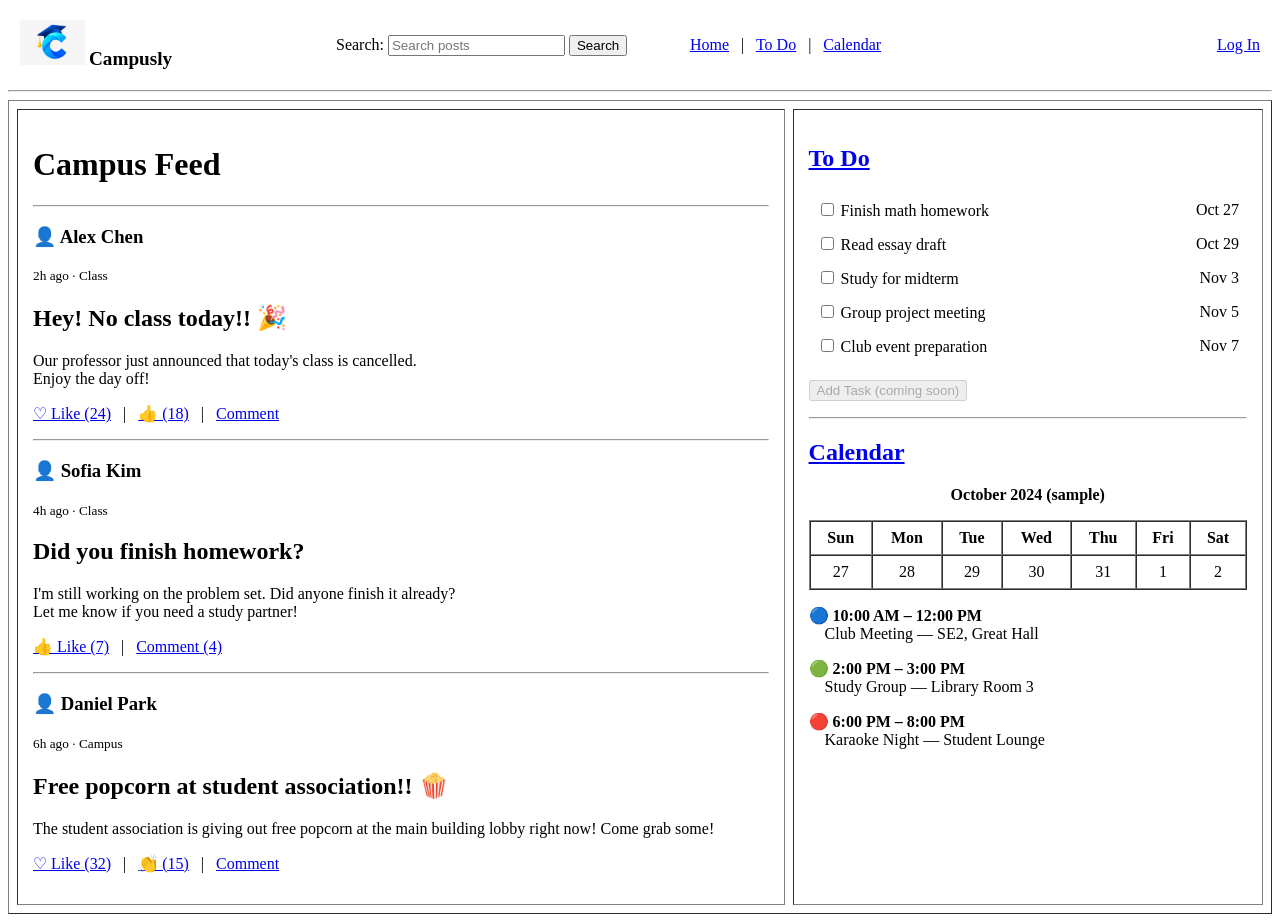
==== index.html @ 5a2961ea "initial commit" ====
<!DOCTYPE html>
<html lang="en">
<head>
  <meta charset="UTF-8">
  <meta name="viewport" content="width=device-width, initial-scale=1.0">
  <title>Campusly | Home</title>
</head>
<body>
  <!-- HTML-only prototype: no CSS and no JavaScript. -->
  <header>
  <table width="100%" cellpadding="12" cellspacing="0">
    <tr>
      <td width="25%" valign="middle"><a href="index.html"><img src="assets/campusly-logo.png" alt="Campusly logo" width="65" height="45"></a> <big><b>Campusly</b></big></td>
      <td width="28%" valign="middle"><form action="index.html#feed" method="get"><label for="search">Search:</label> <input id="search" name="q" type="search" placeholder="Search posts"> <button type="submit">Search</button></form></td>
      <td valign="middle"><nav><a href="index.html">Home</a> &nbsp; | &nbsp; <a href="todo.html">To Do</a> &nbsp; | &nbsp; <a href="calendar.html">Calendar</a></nav></td>
      <td align="right" valign="middle"><a href="login.html">Log In</a></td>
    </tr>
  </table>
  <hr>
  </header>
  <main id="home">
    <table width="100%" border="1" cellpadding="15" cellspacing="8">
      <tr>
        <td width="62%" valign="top" id="feed">
          <h1>Campus Feed</h1>
          <hr>
          <article>
            <h3>👤 Alex Chen</h3>
            <small>2h ago · Class</small>
            <h2>Hey! No class today!! 🎉</h2>
            <p>Our professor just announced that today's class is cancelled.<br>Enjoy the day off!</p>
            <p><a href="#feed">♡ Like (24)</a> &nbsp; | &nbsp; <a href="#feed">👍 (18)</a> &nbsp; | &nbsp; <a href="#feed">Comment</a></p>
          </article>
          <hr>
          <article>
            <h3>👤 Sofia Kim</h3>
            <small>4h ago · Class</small>
            <h2>Did you finish homework?</h2>
            <p>I'm still working on the problem set. Did anyone finish it already?<br>Let me know if you need a study partner!</p>
            <p><a href="#feed">👍 Like (7)</a> &nbsp; | &nbsp; <a href="#feed">Comment (4)</a></p>
          </article>
          <hr>
          <article>
            <h3>👤 Daniel Park</h3>
            <small>6h ago · Campus</small>
            <h2>Free popcorn at student association!! 🍿</h2>
            <p>The student association is giving out free popcorn at the main building lobby right now! Come grab some!</p>
            <p><a href="#feed">♡ Like (32)</a> &nbsp; | &nbsp; <a href="#feed">👏 (15)</a> &nbsp; | &nbsp; <a href="#feed">Comment</a></p>
          </article>
        </td>
        <td width="38%" valign="top">
          <section id="todo">
            <h1><a href="todo.html">To Do</a></h1>
            <form>
              <table width="100%" cellpadding="6">
                <tr><td><label><input type="checkbox"> Finish math homework</label></td><td align="right">Oct 27</td></tr>
                <tr><td><label><input type="checkbox"> Read essay draft</label></td><td align="right">Oct 29</td></tr>
                <tr><td><label><input type="checkbox"> Study for midterm</label></td><td align="right">Nov 3</td></tr>
                <tr><td><label><input type="checkbox"> Group project meeting</label></td><td align="right">Nov 5</td></tr>
                <tr><td><label><input type="checkbox"> Club event preparation</label></td><td align="right">Nov 7</td></tr>
              </table>
              <p><button type="button" disabled>Add Task (coming soon)</button></p>
            </form>
          </section>
          <hr>
          <section id="calendar">
            <h1><a href="calendar.html">Calendar</a></h1>
            <p align="center"><b>October 2024 (sample)</b></p>
            <table border="1" cellpadding="7" cellspacing="0" width="100%">
              <tr><th>Sun</th><th>Mon</th><th>Tue</th><th>Wed</th><th>Thu</th><th>Fri</th><th>Sat</th></tr>
              <tr align="center"><td>27</td><td>28</td><td>29</td><td>30</td><td>31</td><td>1</td><td>2</td></tr>
            </table>
            <p>🔵 <b>10:00 AM – 12:00 PM</b><br>&nbsp;&nbsp;&nbsp;&nbsp;Club Meeting — SE2, Great Hall</p>
            <p>🟢 <b>2:00 PM – 3:00 PM</b><br>&nbsp;&nbsp;&nbsp;&nbsp;Study Group — Library Room 3</p>
            <p>🔴 <b>6:00 PM – 8:00 PM</b><br>&nbsp;&nbsp;&nbsp;&nbsp;Karaoke Night — Student Lounge</p>
          </section>
        </td>
      </tr>
    </table>
  </main>
</body>
</html>
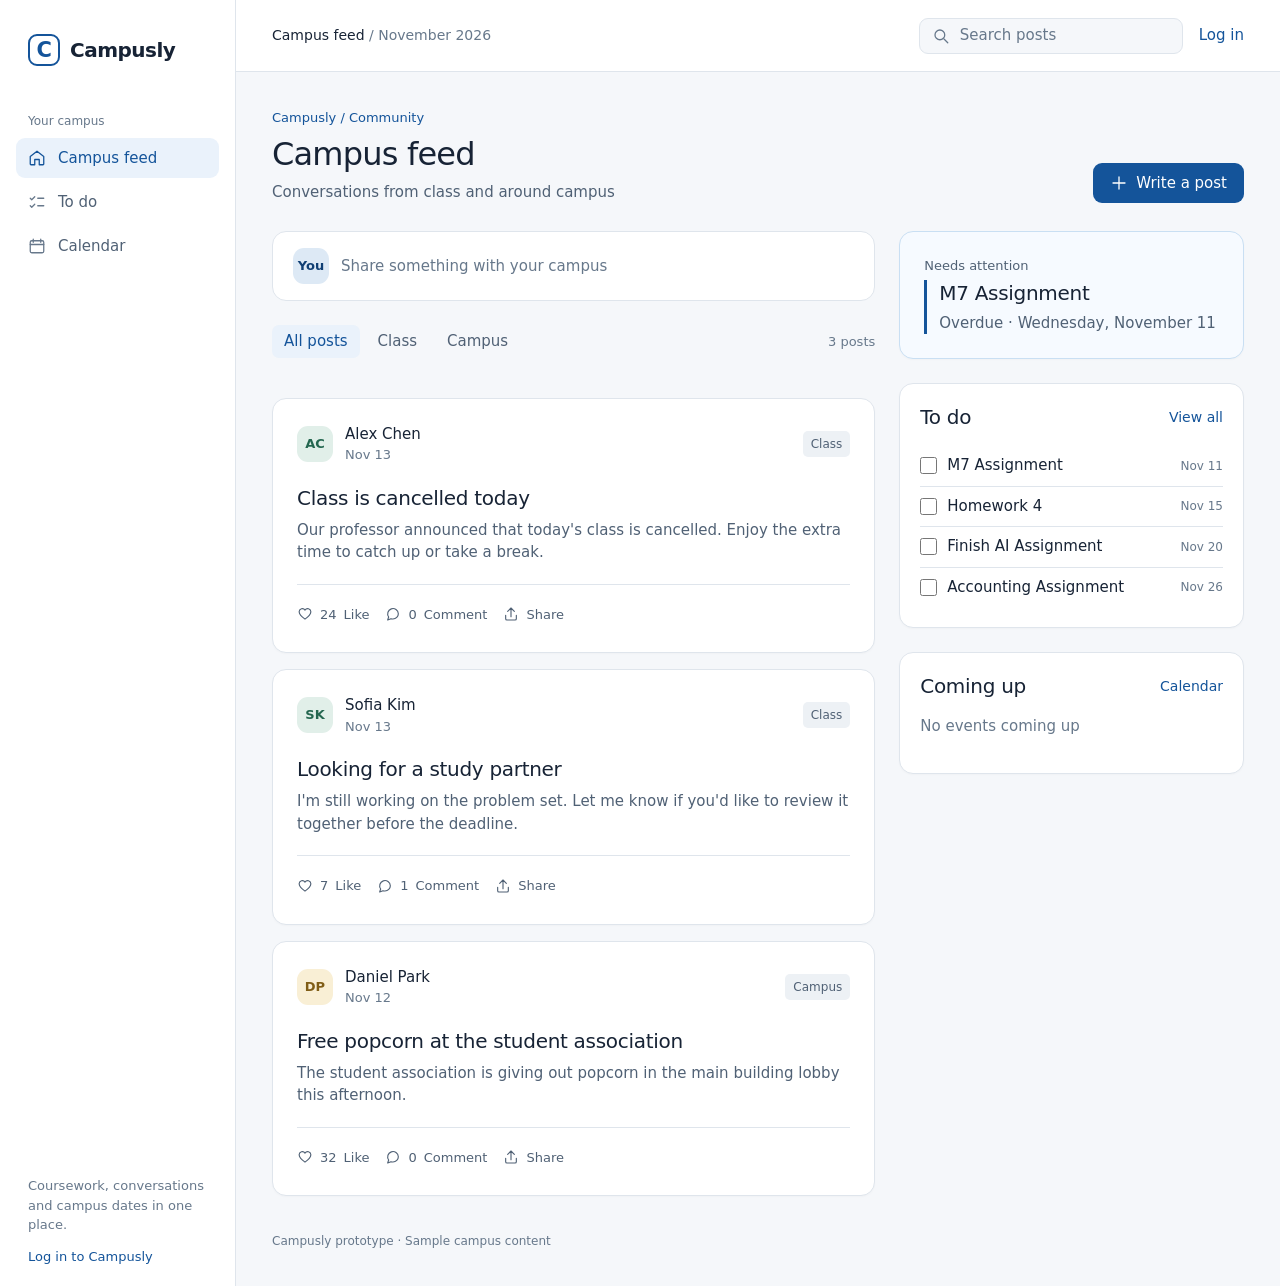
==== commit 9cf0d0bd: "design" ====
--- a/index.html
+++ b/index.html
@@ -1,82 +1,74 @@
-<!DOCTYPE html>
+﻿<!doctype html>
 <html lang="en">
 <head>
-  <meta charset="UTF-8">
-  <meta name="viewport" content="width=device-width, initial-scale=1.0">
-  <title>Campusly | Home</title>
+  <meta charset="utf-8">
+  <meta name="viewport" content="width=device-width, initial-scale=1">
+  <meta name="theme-color" content="#f5f7fa">
+  <title>Campus feed | Campusly</title>
+  <link rel="icon" type="image/svg+xml" href="assets/favicon.svg">
+  <link rel="stylesheet" href="styles.css">
+  <script src="app.js" defer></script>
 </head>
-<body>
-  <!-- HTML-only prototype: no CSS and no JavaScript. -->
-  <header>
-  <table width="100%" cellpadding="12" cellspacing="0">
-    <tr>
-      <td width="25%" valign="middle"><a href="index.html"><img src="assets/campusly-logo.png" alt="Campusly logo" width="65" height="45"></a> <big><b>Campusly</b></big></td>
-      <td width="28%" valign="middle"><form action="index.html#feed" method="get"><label for="search">Search:</label> <input id="search" name="q" type="search" placeholder="Search posts"> <button type="submit">Search</button></form></td>
-      <td valign="middle"><nav><a href="index.html">Home</a> &nbsp; | &nbsp; <a href="todo.html">To Do</a> &nbsp; | &nbsp; <a href="calendar.html">Calendar</a></nav></td>
-      <td align="right" valign="middle"><a href="login.html">Log In</a></td>
-    </tr>
-  </table>
-  <hr>
-  </header>
-  <main id="home">
-    <table width="100%" border="1" cellpadding="15" cellspacing="8">
-      <tr>
-        <td width="62%" valign="top" id="feed">
-          <h1>Campus Feed</h1>
-          <hr>
-          <article>
-            <h3>👤 Alex Chen</h3>
-            <small>2h ago · Class</small>
-            <h2>Hey! No class today!! 🎉</h2>
-            <p>Our professor just announced that today's class is cancelled.<br>Enjoy the day off!</p>
-            <p><a href="#feed">♡ Like (24)</a> &nbsp; | &nbsp; <a href="#feed">👍 (18)</a> &nbsp; | &nbsp; <a href="#feed">Comment</a></p>
-          </article>
-          <hr>
-          <article>
-            <h3>👤 Sofia Kim</h3>
-            <small>4h ago · Class</small>
-            <h2>Did you finish homework?</h2>
-            <p>I'm still working on the problem set. Did anyone finish it already?<br>Let me know if you need a study partner!</p>
-            <p><a href="#feed">👍 Like (7)</a> &nbsp; | &nbsp; <a href="#feed">Comment (4)</a></p>
-          </article>
-          <hr>
-          <article>
-            <h3>👤 Daniel Park</h3>
-            <small>6h ago · Campus</small>
-            <h2>Free popcorn at student association!! 🍿</h2>
-            <p>The student association is giving out free popcorn at the main building lobby right now! Come grab some!</p>
-            <p><a href="#feed">♡ Like (32)</a> &nbsp; | &nbsp; <a href="#feed">👏 (15)</a> &nbsp; | &nbsp; <a href="#feed">Comment</a></p>
-          </article>
-        </td>
-        <td width="38%" valign="top">
-          <section id="todo">
-            <h1><a href="todo.html">To Do</a></h1>
-            <form>
-              <table width="100%" cellpadding="6">
-                <tr><td><label><input type="checkbox"> Finish math homework</label></td><td align="right">Oct 27</td></tr>
-                <tr><td><label><input type="checkbox"> Read essay draft</label></td><td align="right">Oct 29</td></tr>
-                <tr><td><label><input type="checkbox"> Study for midterm</label></td><td align="right">Nov 3</td></tr>
-                <tr><td><label><input type="checkbox"> Group project meeting</label></td><td align="right">Nov 5</td></tr>
-                <tr><td><label><input type="checkbox"> Club event preparation</label></td><td align="right">Nov 7</td></tr>
-              </table>
-              <p><button type="button" disabled>Add Task (coming soon)</button></p>
-            </form>
+<body data-page="home">
+  <div class="app-shell">
+    <aside class="sidebar" aria-label="Main navigation">
+      <a class="brand" href="index.html"><span class="brand-mark" aria-hidden="true">C</span>Campusly</a>
+      <p class="side-label">Your campus</p>
+      <nav class="side-nav" aria-label="Primary">
+        <a class="side-link" href="index.html" aria-current="page"><svg aria-hidden="true"><use href="assets/icons.svg#home"></use></svg>Campus feed</a>
+        <a class="side-link" href="todo.html"><svg aria-hidden="true"><use href="assets/icons.svg#checklist"></use></svg>To do</a>
+        <a class="side-link" href="calendar.html"><svg aria-hidden="true"><use href="assets/icons.svg#calendar"></use></svg>Calendar</a>
+      </nav>
+      <div class="side-bottom"><p>Coursework, conversations and campus dates in one place.</p><a href="login.html">Log in to Campusly</a></div>
+    </aside>
+    <div class="app-main">
+      <header class="topbar">
+        <div class="topbar-context"><strong>Campus feed</strong> <span class="muted">/ November 2026</span></div>
+        <a class="mobile-brand" href="index.html">Campusly</a>
+        <div class="topbar-actions">
+          <form class="topbar-search" action="index.html" method="get" role="search">
+            <svg aria-hidden="true"><use href="assets/icons.svg#search"></use></svg>
+            <label class="sr-only" for="site-search">Search posts</label>
+            <input id="site-search" name="q" type="search" placeholder="Search posts">
+          </form>
+          <a class="topbar-login" href="login.html">Log in</a>
+        </div>
+      </header>
+      <main class="page">
+        <div class="page-heading">
+          <div><p class="eyebrow">Campusly / Community</p><h1>Campus feed</h1><p class="page-subtitle">Conversations from class and around campus</p></div>
+          <button class="button button-primary" type="button" data-open-dialog="post-dialog"><svg aria-hidden="true"><use href="assets/icons.svg#plus"></use></svg>Write a post</button>
+        </div>
+        <div class="page-grid">
+          <section class="stack" aria-label="Campus posts">
+            <button class="composer-trigger" type="button" data-open-dialog="post-dialog"><span class="avatar">You</span><span>Share something with your campus</span></button>
+            <div class="feed-toolbar"><div class="filter-row" role="group" aria-label="Filter posts">
+              <button class="filter-button" type="button" data-feed-filter="all" aria-pressed="true">All posts</button>
+              <button class="filter-button" type="button" data-feed-filter="Class" aria-pressed="false">Class</button>
+              <button class="filter-button" type="button" data-feed-filter="Campus" aria-pressed="false">Campus</button>
+            </div><span class="feed-count" id="feed-count"></span></div>
+            <div id="post-list" class="post-list" aria-live="polite"></div>
+            <noscript><p class="card">Enable JavaScript to view the sample feed and use the local prototype controls.</p></noscript>
           </section>
-          <hr>
-          <section id="calendar">
-            <h1><a href="calendar.html">Calendar</a></h1>
-            <p align="center"><b>October 2024 (sample)</b></p>
-            <table border="1" cellpadding="7" cellspacing="0" width="100%">
-              <tr><th>Sun</th><th>Mon</th><th>Tue</th><th>Wed</th><th>Thu</th><th>Fri</th><th>Sat</th></tr>
-              <tr align="center"><td>27</td><td>28</td><td>29</td><td>30</td><td>31</td><td>1</td><td>2</td></tr>
-            </table>
-            <p>🔵 <b>10:00 AM – 12:00 PM</b><br>&nbsp;&nbsp;&nbsp;&nbsp;Club Meeting — SE2, Great Hall</p>
-            <p>🟢 <b>2:00 PM – 3:00 PM</b><br>&nbsp;&nbsp;&nbsp;&nbsp;Study Group — Library Room 3</p>
-            <p>🔴 <b>6:00 PM – 8:00 PM</b><br>&nbsp;&nbsp;&nbsp;&nbsp;Karaoke Night — Student Lounge</p>
-          </section>
-        </td>
-      </tr>
-    </table>
-  </main>
+          <aside class="stack" aria-label="Your overview">
+            <section class="card spotlight"><p class="eyebrow">Next deadline</p><div id="next-deadline"></div></section>
+            <section class="card card-compact"><div class="card-heading"><h2>To do</h2><a class="text-link" href="todo.html">View all</a></div><ul id="home-task-list" class="mini-task-list"></ul></section>
+            <section class="card card-compact"><div class="card-heading"><h2>Coming up</h2><a class="text-link" href="calendar.html">Calendar</a></div><div id="home-agenda" class="agenda-list"></div></section>
+          </aside>
+        </div>
+        <footer class="site-footer">Campusly prototype · Sample campus content</footer>
+      </main>
+    </div>
+  </div>
+  <dialog id="post-dialog" aria-labelledby="post-dialog-title">
+    <div class="dialog-heading"><h2 id="post-dialog-title">Write a post</h2><button class="button button-quiet button-icon" type="button" data-close-dialog aria-label="Close"><svg aria-hidden="true"><use href="assets/icons.svg#close"></use></svg></button></div>
+    <form id="post-form" class="form-grid">
+      <label class="field">Your name<input class="input" name="author" maxlength="40" placeholder="Your name" required></label>
+      <label class="field">Title<input class="input" name="title" maxlength="100" placeholder="What is your post about?" required></label>
+      <label class="field">Message<textarea class="textarea" name="body" maxlength="1000" placeholder="Add the details" required></textarea></label>
+      <label class="field">Community<select class="select" name="category"><option>Class</option><option>Campus</option></select></label>
+      <div class="form-actions"><button class="button button-secondary" type="button" data-close-dialog>Cancel</button><button class="button button-primary" type="submit">Publish post</button></div>
+    </form>
+  </dialog>
 </body>
 </html>
--- a/styles.css
+++ b/styles.css
@@ -0,0 +1,242 @@
+/* Campusly design pass, informed by unslop by Damir Sokolovsky (CC BY 4.0). */
+:root {
+  color-scheme: light;
+  --page: #f5f7fa;
+  --paper: #fff;
+  --raised: #edf1f5;
+  --line: #dfe5ec;
+  --ink: #172335;
+  --secondary: #506175;
+  --muted: #67788b;
+  --blue: #14549a;
+  --blue-dark: #103f74;
+  --blue-pale: #eaf2fb;
+  --gold: #d9a42b;
+  --gold-pale: #fcf4df;
+  --green: #22725b;
+  --red: #b94b45;
+  --radius: 14px;
+  font-family: "Aptos", "Segoe UI", system-ui, sans-serif;
+  font-size: 15px;
+  line-height: 1.5;
+}
+* { box-sizing: border-box; }
+html { scroll-behavior: smooth; }
+body { margin: 0; background: var(--page); color: var(--ink); }
+button, input, select, textarea { font: inherit; }
+button { cursor: pointer; }
+a { color: inherit; text-decoration: none; }
+svg { flex: none; width: 18px; height: 18px; stroke: currentColor; fill: none; stroke-width: 1.7; stroke-linecap: round; stroke-linejoin: round; }
+img { max-width: 100%; }
+:focus-visible { outline: 3px solid #75afe5; outline-offset: 2px; }
+.sr-only { position: absolute; width: 1px; height: 1px; padding: 0; margin: -1px; overflow: hidden; clip: rect(0,0,0,0); white-space: nowrap; border: 0; }
+.app-shell { min-height: 100vh; display: grid; grid-template-columns: 236px minmax(0, 1fr); }
+.sidebar { display: flex; flex-direction: column; min-height: 100vh; padding: 28px 16px 20px; border-right: 1px solid var(--line); background: var(--paper); }
+.brand { display: flex; align-items: center; gap: 10px; padding: 0 12px; min-height: 44px; font-size: 20px; font-weight: 600; letter-spacing: -.025em; }
+.brand-mark { width: 32px; height: 32px; display: grid; place-items: center; border: 2px solid var(--blue); border-radius: 9px; color: var(--blue); font-size: 21px; font-weight: 600; line-height: 1; }
+.side-label { margin: 40px 12px 8px; color: var(--muted); font-size: 12px; font-weight: 500; }
+.side-nav { display: grid; gap: 4px; }
+.side-link { display: flex; align-items: center; gap: 12px; min-height: 40px; padding: 8px 12px; border-radius: 9px; color: var(--secondary); font-weight: 500; transition: background-color 160ms, color 160ms; }
+.side-link:hover { background: var(--raised); color: var(--ink); }
+.side-link[aria-current="page"] { color: var(--blue); background: var(--blue-pale); }
+.side-link svg { color: var(--muted); }
+.side-link[aria-current="page"] svg { color: var(--blue); }
+.side-bottom { margin-top: auto; padding: 20px 12px 0; color: var(--muted); font-size: 13px; }
+.side-bottom p { margin: 0 0 12px; }
+.side-bottom a { color: var(--blue); font-weight: 500; }
+.app-main { min-width: 0; }
+.topbar { height: 72px; display: flex; align-items: center; justify-content: space-between; gap: 20px; padding: 0 36px; background: var(--paper); border-bottom: 1px solid var(--line); }
+.topbar-context { color: var(--secondary); font-size: 14px; }
+.topbar-context strong { color: var(--ink); font-weight: 500; }
+.topbar-actions { display: flex; align-items: center; gap: 16px; }
+.topbar-search { display: flex; align-items: center; gap: 8px; width: min(264px, 25vw); height: 36px; padding: 0 12px; color: var(--muted); border: 1px solid var(--line); border-radius: 9px; background: var(--page); }
+.topbar-search input { min-width: 0; width: 100%; border: 0; outline: 0; background: transparent; color: var(--ink); }
+.topbar-search:focus-within { border-color: #7aabd9; outline: 3px solid #dcecfb; }
+.topbar-search input::placeholder { color: var(--muted); }
+.topbar-login { color: var(--blue); font-weight: 500; white-space: nowrap; }
+.topbar-login:hover, .text-link:hover { text-decoration: underline; text-underline-offset: 3px; }
+.mobile-brand { display: none; }
+.page { width: min(100%, 1500px); margin: 0 auto; padding: 36px; }
+.page-heading { display: flex; justify-content: space-between; align-items: flex-end; gap: 20px; margin-bottom: 28px; }
+.eyebrow { margin: 0 0 8px; color: var(--blue); font-size: 13px; font-weight: 500; }
+h1, h2, h3, p { margin-top: 0; }
+h1 { margin-bottom: 8px; font-size: clamp(28px, 2.5vw, 36px); line-height: 1.16; font-weight: 500; letter-spacing: -.025em; }
+h2 { font-size: 20px; line-height: 1.3; font-weight: 500; letter-spacing: -.015em; }
+h3 { font-size: 17px; line-height: 1.35; font-weight: 500; }
+.page-subtitle { margin: 0; color: var(--secondary); }
+.page-grid { display: grid; grid-template-columns: minmax(0, 1.75fr) minmax(288px, 1fr); gap: 24px; align-items: start; }
+.stack { display: grid; gap: 24px; min-width: 0; }
+.card { min-width: 0; padding: 24px; background: var(--paper); border: 1px solid var(--line); border-radius: var(--radius); box-shadow: 0 1px 2px rgba(23,35,53,.025); }
+.card-compact { padding: 20px; }
+.card-heading { display: flex; justify-content: space-between; align-items: center; gap: 12px; margin-bottom: 16px; }
+.card-heading h2 { margin: 0; }
+.text-link { color: var(--blue); font-size: 14px; font-weight: 500; }
+.muted { color: var(--muted); }
+.button { min-height: 40px; display: inline-flex; align-items: center; justify-content: center; gap: 8px; padding: 8px 16px; border: 1px solid transparent; border-radius: 9px; font-weight: 500; white-space: nowrap; transition: background-color 160ms, border-color 160ms, color 160ms, transform 160ms; }
+.button:active { transform: scale(.98); }
+.button-primary { background: var(--blue); color: #fff; }
+.button-primary:hover { background: var(--blue-dark); }
+.button-secondary { background: var(--paper); border-color: var(--line); color: var(--ink); }
+.button-secondary:hover { background: var(--raised); }
+.button-quiet { min-height: 32px; padding: 4px 8px; color: var(--secondary); background: transparent; }
+.button-quiet:hover { background: var(--raised); color: var(--ink); }
+.button-icon { width: 36px; height: 36px; padding: 0; }
+.filter-row { display: flex; align-items: center; gap: 6px; flex-wrap: wrap; }
+.filter-button { min-height: 32px; padding: 5px 12px; border: 0; border-radius: 7px; background: transparent; color: var(--secondary); }
+.filter-button:hover { background: var(--raised); }
+.filter-button[aria-pressed="true"] { background: var(--blue-pale); color: var(--blue); font-weight: 500; }
+.feed-toolbar { display: flex; align-items: center; justify-content: space-between; gap: 12px; margin-bottom: 16px; }
+.feed-count { color: var(--muted); font-size: 13px; font-variant-numeric: tabular-nums; }
+.composer-trigger { width: 100%; display: flex; align-items: center; gap: 12px; padding: 16px 20px; border: 1px solid var(--line); border-radius: var(--radius); background: var(--paper); color: var(--muted); text-align: left; }
+.composer-trigger:hover { border-color: #9fc0df; }
+.avatar { display: grid; place-items: center; width: 36px; height: 36px; border-radius: 11px; background: #dde9f5; color: var(--blue-dark); font-size: 13px; font-weight: 600; }
+.avatar.gold { background: #f9efd5; color: #805d16; }
+.avatar.green { background: #e1efe9; color: #246750; }
+.post-list { display: grid; gap: 16px; }
+.post { padding: 24px; }
+.post-top { display: flex; align-items: center; gap: 12px; }
+.post-author { font-weight: 500; }
+.post-meta { color: var(--muted); font-size: 13px; }
+.post-category { margin-left: auto; padding: 4px 8px; border-radius: 5px; background: var(--raised); color: var(--secondary); font-size: 12px; }
+.post h2 { margin: 20px 0 8px; font-size: 20px; }
+.post p { margin-bottom: 20px; color: var(--secondary); white-space: pre-wrap; }
+.post-actions { display: flex; align-items: center; gap: 16px; padding-top: 16px; border-top: 1px solid var(--line); }
+.post-action { display: inline-flex; align-items: center; gap: 7px; border: 0; padding: 4px 0; background: transparent; color: var(--secondary); font-size: 13px; }
+.post-action:hover, .post-action[aria-pressed="true"] { color: var(--blue); }
+.post-action svg { width: 16px; height: 16px; }
+.comment-list { display: grid; gap: 8px; margin-top: 16px; }
+.comment { padding: 10px 12px; border-radius: 8px; background: var(--page); color: var(--secondary); font-size: 14px; }
+.comment strong { color: var(--ink); font-weight: 500; }
+.comment-form { display: flex; gap: 8px; margin-top: 12px; }
+.comment-form input { flex: 1; min-width: 0; }
+.input, .select, .textarea { width: 100%; min-height: 40px; padding: 8px 12px; border: 1px solid #cbd5e0; border-radius: 9px; outline: 0; background: var(--paper); color: var(--ink); }
+.input:focus, .select:focus, .textarea:focus { border-color: #7aabd9; box-shadow: 0 0 0 3px #dcecfb; }
+.textarea { min-height: 116px; resize: vertical; }
+.field { display: grid; gap: 6px; color: var(--ink); font-size: 14px; font-weight: 500; }
+.field-help { color: var(--muted); font-size: 13px; font-weight: 400; }
+.form-grid { display: grid; gap: 16px; }
+.form-row { display: grid; grid-template-columns: 1fr 1fr; gap: 12px; }
+.form-actions { display: flex; justify-content: flex-end; gap: 8px; margin-top: 8px; }
+.rule-date { padding-left: 12px; border-left: 3px solid var(--blue); }
+.spotlight { border-color: #c9dff3; background: #f6faff; }
+.spotlight .eyebrow { margin-bottom: 4px; }
+.spotlight h2 { margin-bottom: 6px; }
+.spotlight p { margin-bottom: 0; color: var(--secondary); }
+.mini-task-list, .task-list { list-style: none; margin: 0; padding: 0; }
+.mini-task { display: flex; align-items: center; gap: 10px; padding: 10px 0; border-top: 1px solid var(--line); }
+.mini-task:first-child { border-top: 0; }
+.mini-task label { min-width: 0; flex: 1; line-height: 1.3; }
+.mini-task time { color: var(--muted); font-size: 12px; white-space: nowrap; font-variant-numeric: tabular-nums; }
+input[type="checkbox"] { width: 17px; height: 17px; margin: 0; accent-color: var(--blue); cursor: pointer; }
+.mini-task:has(input:checked) label, .task-row:has(input:checked) .task-title { color: var(--muted); text-decoration: line-through; }
+.agenda-list { display: grid; gap: 0; }
+.agenda-item { display: grid; grid-template-columns: 46px minmax(0,1fr); gap: 12px; padding: 12px 0; border-top: 1px solid var(--line); }
+.agenda-item:first-child { border-top: 0; }
+.agenda-date { display: grid; align-content: start; text-align: center; color: var(--secondary); }
+.agenda-date span { font-size: 11px; }
+.agenda-date strong { font-size: 20px; line-height: 1.1; font-weight: 500; font-variant-numeric: tabular-nums; }
+.agenda-body { padding-left: 12px; border-left: 3px solid var(--blue); }
+.agenda-body h3 { margin: 0 0 2px; font-size: 14px; }
+.agenda-body p { margin: 0; color: var(--muted); font-size: 12px; }
+.task-summary { display: flex; align-items: center; gap: 28px; padding: 24px; }
+.task-summary-number { font-size: 42px; line-height: 1; font-weight: 500; font-variant-numeric: tabular-nums; }
+.task-summary-copy p { margin: 4px 0 0; color: var(--secondary); }
+.progress-track { height: 6px; margin-top: 12px; overflow: hidden; border-radius: 6px; background: var(--raised); }
+.progress-fill { height: 100%; border-radius: inherit; background: var(--blue); transition: width 300ms; }
+.task-toolbar { display: flex; align-items: center; justify-content: space-between; gap: 12px; margin-bottom: 16px; }
+.task-row { display: grid; grid-template-columns: 22px minmax(0,1fr) auto auto; align-items: center; gap: 16px; min-height: 68px; padding: 12px 4px; border-top: 1px solid var(--line); }
+.task-row:first-child { border-top: 0; }
+.task-title { display: block; font-weight: 500; }
+.task-detail { display: block; color: var(--muted); font-size: 13px; }
+.task-due { color: var(--secondary); font-size: 13px; white-space: nowrap; font-variant-numeric: tabular-nums; }
+.task-due.overdue { color: var(--red); }
+.task-empty, .feed-empty { padding: 36px 16px; text-align: center; color: var(--muted); }
+.calendar-toolbar { display: flex; align-items: center; justify-content: space-between; gap: 16px; margin-bottom: 16px; }
+.view-switch { display: flex; align-items: center; gap: 4px; padding: 4px; border: 1px solid var(--line); border-radius: 10px; background: var(--paper); }
+.view-switch a { min-width: 72px; padding: 6px 12px; border-radius: 7px; color: var(--secondary); text-align: center; font-size: 14px; }
+.view-switch a[aria-current="page"] { background: var(--blue-pale); color: var(--blue); font-weight: 500; }
+.calendar-nav { display: flex; align-items: center; gap: 8px; }
+.calendar-title { min-width: 180px; margin: 0; font-size: 20px; text-align: center; }
+.calendar-scroll { width: 100%; overflow-x: auto; }
+.calendar-grid { display: grid; grid-template-columns: repeat(7, minmax(110px, 1fr)); min-width: 770px; border-top: 1px solid var(--line); border-left: 1px solid var(--line); border-radius: 10px; overflow: hidden; }
+.day-head { padding: 10px 12px; border-right: 1px solid var(--line); border-bottom: 1px solid var(--line); background: var(--page); color: var(--muted); font-size: 12px; font-weight: 500; }
+.calendar-day { min-height: 116px; padding: 10px; border-right: 1px solid var(--line); border-bottom: 1px solid var(--line); background: var(--paper); }
+.calendar-day.outside { background: #f9fafb; }
+.calendar-day.today { background: #f7faff; }
+.day-number { display: inline-grid; place-items: center; width: 25px; height: 25px; color: var(--secondary); font-size: 13px; font-variant-numeric: tabular-nums; }
+.today .day-number { border-radius: 7px; background: var(--blue); color: #fff; }
+.outside .day-number { color: #9aa6b3; }
+.event-chip { display: block; width: 100%; margin-top: 6px; padding: 5px 7px; overflow: hidden; border-radius: 5px; background: var(--blue-pale); color: var(--blue-dark); font-size: 11px; font-weight: 500; text-overflow: ellipsis; white-space: nowrap; }
+.event-chip.assignment { background: var(--gold-pale); color: #795914; }
+.week-grid .calendar-day { min-height: 260px; }
+.week-grid .day-head { min-height: 58px; }
+.week-grid .day-head strong { display: block; color: var(--ink); font-size: 18px; font-weight: 500; }
+.week-grid .event-chip { padding: 8px; white-space: normal; }
+.calendar-note { margin: 12px 0 0; color: var(--muted); font-size: 13px; }
+body[data-page^="calendar"] .page-grid { grid-template-columns: minmax(0, 1fr); }
+body[data-page^="calendar"] .page-grid > .stack { grid-template-columns: minmax(0, 1.5fr) minmax(260px, 1fr); }
+.login-layout { display: grid; grid-template-columns: minmax(0, 1.15fr) minmax(340px, .85fr); gap: 40px; align-items: center; min-height: calc(100vh - 144px); }
+.login-story { padding: 40px; border-radius: 20px; background: #eaf2fb; }
+.login-story h1 { max-width: 560px; margin-bottom: 16px; font-size: clamp(36px, 3.5vw, 52px); }
+.login-story > p { max-width: 460px; color: var(--secondary); font-size: 18px; }
+.preview { max-width: 490px; margin-top: 44px; padding: 22px; border: 1px solid #cddded; border-radius: 16px; background: var(--paper); box-shadow: 0 14px 32px rgba(20,84,154,.09); }
+.preview-heading { display: flex; justify-content: space-between; gap: 8px; margin-bottom: 8px; color: var(--secondary); font-size: 13px; }
+.preview-row { display: flex; align-items: center; gap: 10px; padding: 12px 0; border-top: 1px solid var(--line); font-size: 14px; }
+.preview-row time { margin-left: auto; color: var(--muted); font-size: 12px; white-space: nowrap; }
+.login-card { max-width: 440px; width: 100%; margin: 0 auto; }
+.login-card h2 { margin-bottom: 8px; font-size: 30px; }
+.login-card > p { color: var(--secondary); }
+.login-card .form-grid { margin-top: 28px; }
+.login-card .button { width: 100%; margin-top: 8px; }
+.login-note { margin-top: 20px; padding: 12px 16px; border-left: 3px solid var(--blue); background: var(--blue-pale); color: var(--secondary); font-size: 13px; }
+.status-message { min-height: 20px; margin: 8px 0 0; color: var(--blue-dark); font-size: 14px; }
+dialog { width: min(480px, calc(100vw - 32px)); max-height: calc(100vh - 32px); padding: 24px; border: 1px solid var(--line); border-radius: 16px; box-shadow: 0 24px 80px rgba(23,35,53,.2); }
+dialog::backdrop { background: rgba(23,35,53,.38); }
+.dialog-heading { display: flex; justify-content: space-between; align-items: center; gap: 12px; margin-bottom: 16px; }
+.dialog-heading h2 { margin: 0; }
+.site-footer { margin-top: 36px; color: var(--muted); font-size: 12px; }
+@media (max-width: 1120px) {
+  .page-grid { grid-template-columns: minmax(0, 1fr) 280px; }
+  .page { padding: 28px; }
+  .topbar { padding: 0 28px; }
+  .login-layout { gap: 20px; }
+}
+@media (max-width: 880px) {
+  .app-shell { grid-template-columns: 1fr; }
+  .sidebar { min-height: auto; padding: 12px 20px; border-right: 0; border-bottom: 1px solid var(--line); }
+  .sidebar .brand, .side-label, .side-bottom { display: none; }
+  .side-nav { display: flex; gap: 4px; }
+  .side-link { min-height: 40px; padding: 8px 12px; }
+  .topbar { height: 60px; }
+  .mobile-brand { display: inline; font-weight: 600; color: var(--blue); }
+  .topbar-context { display: none; }
+  .topbar-search { width: min(300px, 42vw); }
+  .page-grid { grid-template-columns: 1fr; }
+  body[data-page^="calendar"] .page-grid > .stack { grid-template-columns: 1fr; }
+  .login-layout { min-height: 0; grid-template-columns: 1fr; }
+  .login-story { padding: 28px; }
+  .preview { margin-top: 24px; }
+  .login-card { max-width: none; padding: 20px 4px; }
+}
+@media (max-width: 560px) {
+  .sidebar { padding: 8px 12px; overflow-x: auto; }
+  .side-link { gap: 6px; padding: 8px; font-size: 13px; white-space: nowrap; }
+  .side-link svg { width: 16px; height: 16px; }
+  .topbar { gap: 8px; padding: 0 16px; }
+  .topbar-actions { flex: 1; justify-content: flex-end; gap: 10px; }
+  .topbar-search { width: min(100%, 220px); }
+  .page { padding: 24px 16px; }
+  .page-heading { align-items: flex-start; flex-direction: column; }
+  .card, .post { padding: 20px; }
+  .feed-toolbar, .task-toolbar, .calendar-toolbar { align-items: flex-start; flex-direction: column; }
+  .task-row { grid-template-columns: 22px minmax(0,1fr) auto; gap: 12px; }
+  .task-row .button-icon { grid-column: 3; }
+  .task-due { grid-column: 2; grid-row: 2; }
+  .form-row { grid-template-columns: 1fr; }
+  .login-story { padding: 24px; }
+  .login-story h1 { font-size: 36px; }
+  .preview { padding: 16px; }
+}
+@media (prefers-reduced-motion: reduce) {
+  *, *::before, *::after { scroll-behavior: auto !important; transition-duration: .01ms !important; animation-duration: .01ms !important; }
+}
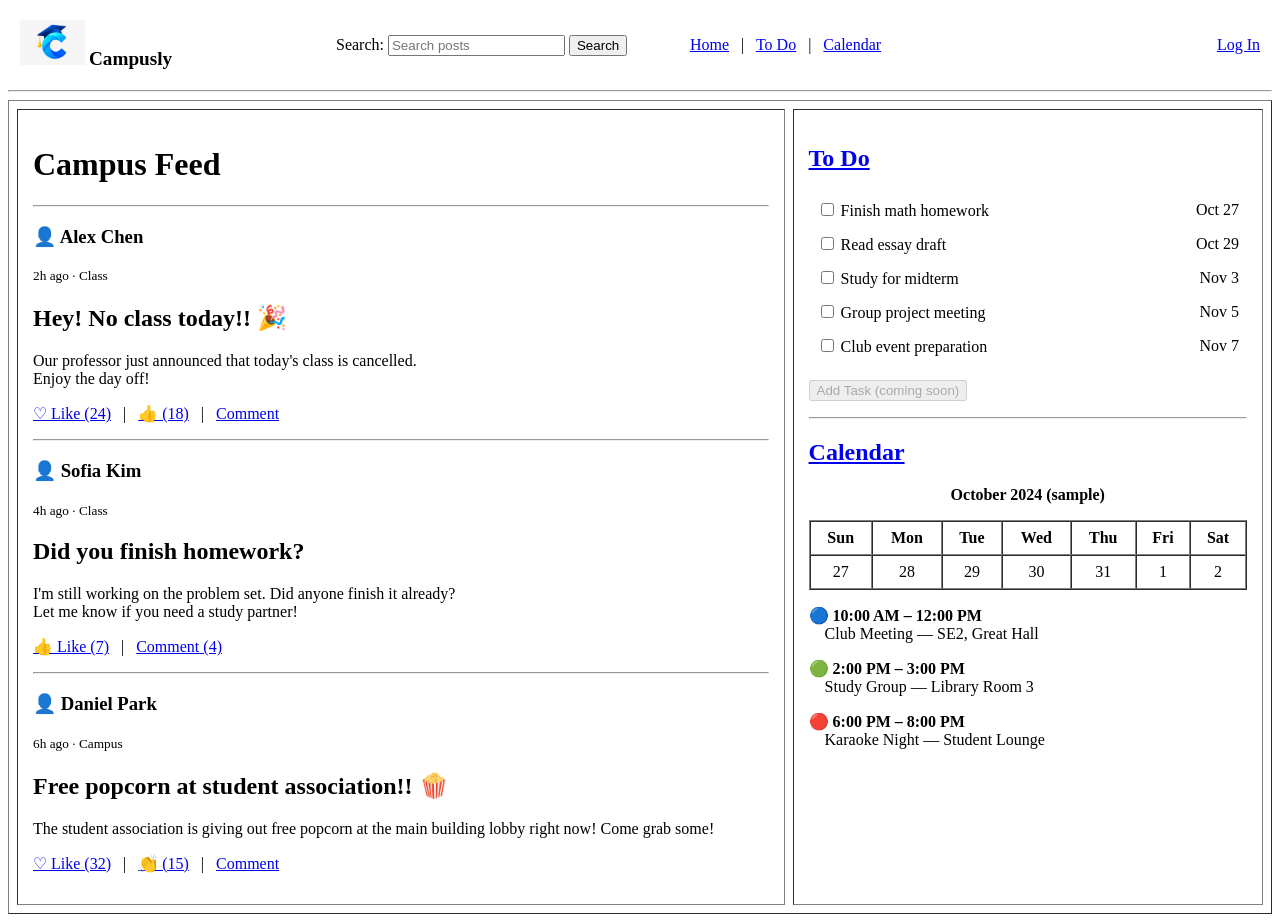
==== commit c52dea2b: "Keep original site at root and move redesign to temp preview" ====
--- a/index.html
+++ b/index.html
@@ -1,74 +1,82 @@
-﻿<!doctype html>
+<!DOCTYPE html>
 <html lang="en">
 <head>
-  <meta charset="utf-8">
-  <meta name="viewport" content="width=device-width, initial-scale=1">
-  <meta name="theme-color" content="#f5f7fa">
-  <title>Campus feed | Campusly</title>
-  <link rel="icon" type="image/svg+xml" href="assets/favicon.svg">
-  <link rel="stylesheet" href="styles.css">
-  <script src="app.js" defer></script>
+  <meta charset="UTF-8">
+  <meta name="viewport" content="width=device-width, initial-scale=1.0">
+  <title>Campusly | Home</title>
 </head>
-<body data-page="home">
-  <div class="app-shell">
-    <aside class="sidebar" aria-label="Main navigation">
-      <a class="brand" href="index.html"><span class="brand-mark" aria-hidden="true">C</span>Campusly</a>
-      <p class="side-label">Your campus</p>
-      <nav class="side-nav" aria-label="Primary">
-        <a class="side-link" href="index.html" aria-current="page"><svg aria-hidden="true"><use href="assets/icons.svg#home"></use></svg>Campus feed</a>
-        <a class="side-link" href="todo.html"><svg aria-hidden="true"><use href="assets/icons.svg#checklist"></use></svg>To do</a>
-        <a class="side-link" href="calendar.html"><svg aria-hidden="true"><use href="assets/icons.svg#calendar"></use></svg>Calendar</a>
-      </nav>
-      <div class="side-bottom"><p>Coursework, conversations and campus dates in one place.</p><a href="login.html">Log in to Campusly</a></div>
-    </aside>
-    <div class="app-main">
-      <header class="topbar">
-        <div class="topbar-context"><strong>Campus feed</strong> <span class="muted">/ November 2026</span></div>
-        <a class="mobile-brand" href="index.html">Campusly</a>
-        <div class="topbar-actions">
-          <form class="topbar-search" action="index.html" method="get" role="search">
-            <svg aria-hidden="true"><use href="assets/icons.svg#search"></use></svg>
-            <label class="sr-only" for="site-search">Search posts</label>
-            <input id="site-search" name="q" type="search" placeholder="Search posts">
-          </form>
-          <a class="topbar-login" href="login.html">Log in</a>
-        </div>
-      </header>
-      <main class="page">
-        <div class="page-heading">
-          <div><p class="eyebrow">Campusly / Community</p><h1>Campus feed</h1><p class="page-subtitle">Conversations from class and around campus</p></div>
-          <button class="button button-primary" type="button" data-open-dialog="post-dialog"><svg aria-hidden="true"><use href="assets/icons.svg#plus"></use></svg>Write a post</button>
-        </div>
-        <div class="page-grid">
-          <section class="stack" aria-label="Campus posts">
-            <button class="composer-trigger" type="button" data-open-dialog="post-dialog"><span class="avatar">You</span><span>Share something with your campus</span></button>
-            <div class="feed-toolbar"><div class="filter-row" role="group" aria-label="Filter posts">
-              <button class="filter-button" type="button" data-feed-filter="all" aria-pressed="true">All posts</button>
-              <button class="filter-button" type="button" data-feed-filter="Class" aria-pressed="false">Class</button>
-              <button class="filter-button" type="button" data-feed-filter="Campus" aria-pressed="false">Campus</button>
-            </div><span class="feed-count" id="feed-count"></span></div>
-            <div id="post-list" class="post-list" aria-live="polite"></div>
-            <noscript><p class="card">Enable JavaScript to view the sample feed and use the local prototype controls.</p></noscript>
+<body>
+  <!-- HTML-only prototype: no CSS and no JavaScript. -->
+  <header>
+  <table width="100%" cellpadding="12" cellspacing="0">
+    <tr>
+      <td width="25%" valign="middle"><a href="index.html"><img src="assets/campusly-logo.png" alt="Campusly logo" width="65" height="45"></a> <big><b>Campusly</b></big></td>
+      <td width="28%" valign="middle"><form action="index.html#feed" method="get"><label for="search">Search:</label> <input id="search" name="q" type="search" placeholder="Search posts"> <button type="submit">Search</button></form></td>
+      <td valign="middle"><nav><a href="index.html">Home</a> &nbsp; | &nbsp; <a href="todo.html">To Do</a> &nbsp; | &nbsp; <a href="calendar.html">Calendar</a></nav></td>
+      <td align="right" valign="middle"><a href="login.html">Log In</a></td>
+    </tr>
+  </table>
+  <hr>
+  </header>
+  <main id="home">
+    <table width="100%" border="1" cellpadding="15" cellspacing="8">
+      <tr>
+        <td width="62%" valign="top" id="feed">
+          <h1>Campus Feed</h1>
+          <hr>
+          <article>
+            <h3>👤 Alex Chen</h3>
+            <small>2h ago · Class</small>
+            <h2>Hey! No class today!! 🎉</h2>
+            <p>Our professor just announced that today's class is cancelled.<br>Enjoy the day off!</p>
+            <p><a href="#feed">♡ Like (24)</a> &nbsp; | &nbsp; <a href="#feed">👍 (18)</a> &nbsp; | &nbsp; <a href="#feed">Comment</a></p>
+          </article>
+          <hr>
+          <article>
+            <h3>👤 Sofia Kim</h3>
+            <small>4h ago · Class</small>
+            <h2>Did you finish homework?</h2>
+            <p>I'm still working on the problem set. Did anyone finish it already?<br>Let me know if you need a study partner!</p>
+            <p><a href="#feed">👍 Like (7)</a> &nbsp; | &nbsp; <a href="#feed">Comment (4)</a></p>
+          </article>
+          <hr>
+          <article>
+            <h3>👤 Daniel Park</h3>
+            <small>6h ago · Campus</small>
+            <h2>Free popcorn at student association!! 🍿</h2>
+            <p>The student association is giving out free popcorn at the main building lobby right now! Come grab some!</p>
+            <p><a href="#feed">♡ Like (32)</a> &nbsp; | &nbsp; <a href="#feed">👏 (15)</a> &nbsp; | &nbsp; <a href="#feed">Comment</a></p>
+          </article>
+        </td>
+        <td width="38%" valign="top">
+          <section id="todo">
+            <h1><a href="todo.html">To Do</a></h1>
+            <form>
+              <table width="100%" cellpadding="6">
+                <tr><td><label><input type="checkbox"> Finish math homework</label></td><td align="right">Oct 27</td></tr>
+                <tr><td><label><input type="checkbox"> Read essay draft</label></td><td align="right">Oct 29</td></tr>
+                <tr><td><label><input type="checkbox"> Study for midterm</label></td><td align="right">Nov 3</td></tr>
+                <tr><td><label><input type="checkbox"> Group project meeting</label></td><td align="right">Nov 5</td></tr>
+                <tr><td><label><input type="checkbox"> Club event preparation</label></td><td align="right">Nov 7</td></tr>
+              </table>
+              <p><button type="button" disabled>Add Task (coming soon)</button></p>
+            </form>
           </section>
-          <aside class="stack" aria-label="Your overview">
-            <section class="card spotlight"><p class="eyebrow">Next deadline</p><div id="next-deadline"></div></section>
-            <section class="card card-compact"><div class="card-heading"><h2>To do</h2><a class="text-link" href="todo.html">View all</a></div><ul id="home-task-list" class="mini-task-list"></ul></section>
-            <section class="card card-compact"><div class="card-heading"><h2>Coming up</h2><a class="text-link" href="calendar.html">Calendar</a></div><div id="home-agenda" class="agenda-list"></div></section>
-          </aside>
-        </div>
-        <footer class="site-footer">Campusly prototype · Sample campus content</footer>
-      </main>
-    </div>
-  </div>
-  <dialog id="post-dialog" aria-labelledby="post-dialog-title">
-    <div class="dialog-heading"><h2 id="post-dialog-title">Write a post</h2><button class="button button-quiet button-icon" type="button" data-close-dialog aria-label="Close"><svg aria-hidden="true"><use href="assets/icons.svg#close"></use></svg></button></div>
-    <form id="post-form" class="form-grid">
-      <label class="field">Your name<input class="input" name="author" maxlength="40" placeholder="Your name" required></label>
-      <label class="field">Title<input class="input" name="title" maxlength="100" placeholder="What is your post about?" required></label>
-      <label class="field">Message<textarea class="textarea" name="body" maxlength="1000" placeholder="Add the details" required></textarea></label>
-      <label class="field">Community<select class="select" name="category"><option>Class</option><option>Campus</option></select></label>
-      <div class="form-actions"><button class="button button-secondary" type="button" data-close-dialog>Cancel</button><button class="button button-primary" type="submit">Publish post</button></div>
-    </form>
-  </dialog>
+          <hr>
+          <section id="calendar">
+            <h1><a href="calendar.html">Calendar</a></h1>
+            <p align="center"><b>October 2024 (sample)</b></p>
+            <table border="1" cellpadding="7" cellspacing="0" width="100%">
+              <tr><th>Sun</th><th>Mon</th><th>Tue</th><th>Wed</th><th>Thu</th><th>Fri</th><th>Sat</th></tr>
+              <tr align="center"><td>27</td><td>28</td><td>29</td><td>30</td><td>31</td><td>1</td><td>2</td></tr>
+            </table>
+            <p>🔵 <b>10:00 AM – 12:00 PM</b><br>&nbsp;&nbsp;&nbsp;&nbsp;Club Meeting — SE2, Great Hall</p>
+            <p>🟢 <b>2:00 PM – 3:00 PM</b><br>&nbsp;&nbsp;&nbsp;&nbsp;Study Group — Library Room 3</p>
+            <p>🔴 <b>6:00 PM – 8:00 PM</b><br>&nbsp;&nbsp;&nbsp;&nbsp;Karaoke Night — Student Lounge</p>
+          </section>
+        </td>
+      </tr>
+    </table>
+  </main>
 </body>
 </html>
